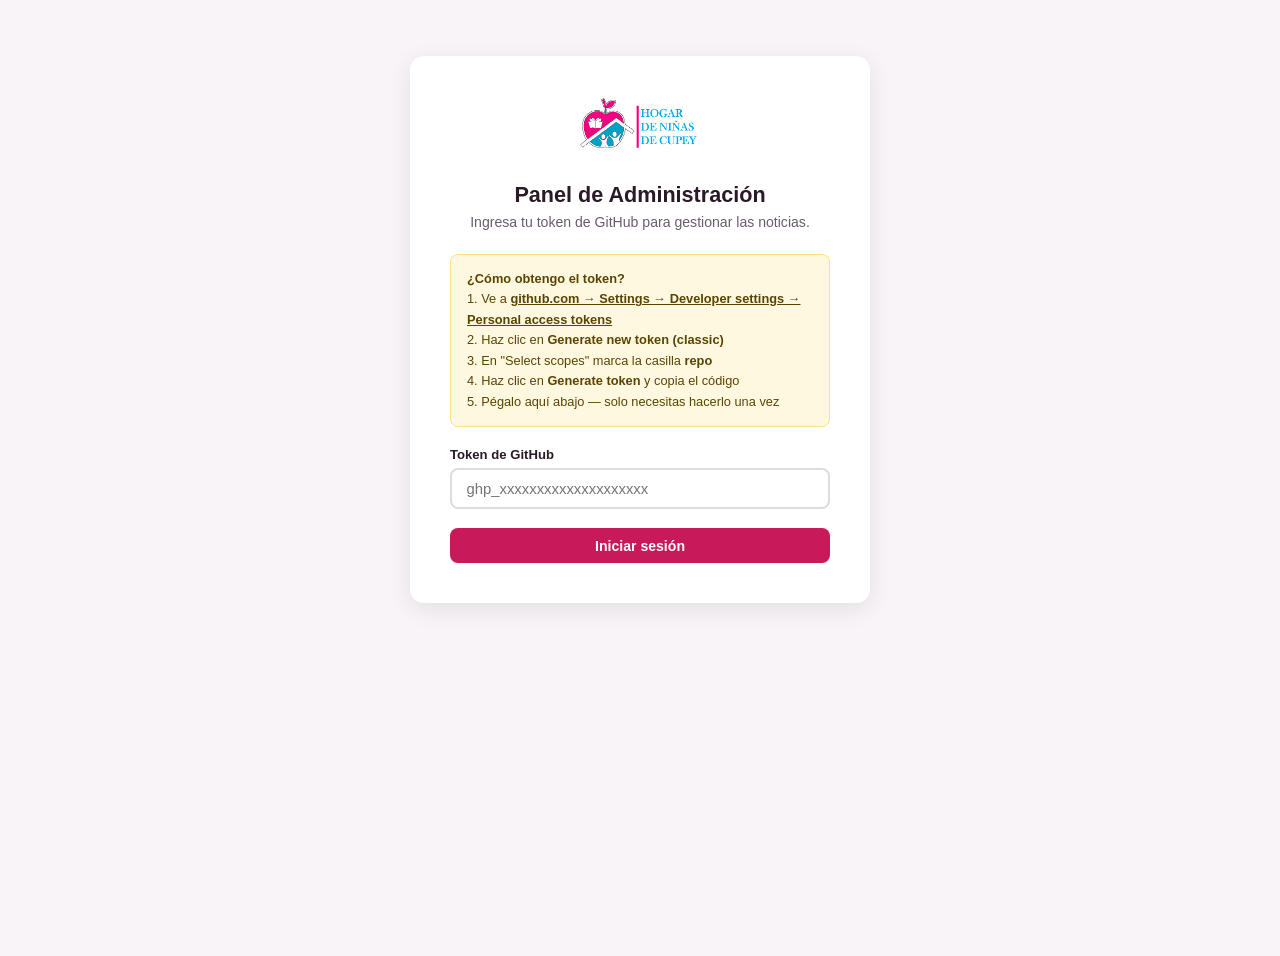
==== admin/index.html @ 4a269192 "Add visual admin panel for managing news articles Single-page admin at /admin/ lets non-technical us" ====
<!DOCTYPE html>
<html lang="es">
<head>
  <meta charset="UTF-8">
  <meta name="viewport" content="width=device-width, initial-scale=1.0">
  <title>Panel Admin — Hogar de Niñas Cupey</title>
  <style>
    *, *::before, *::after { box-sizing: border-box; margin: 0; padding: 0; }
    :root {
      --primary:    #c8195a;
      --primary-dk: #a01248;
      --blue:       #1565C0;
      --text:       #2a1a28;
      --muted:      #6b5b6e;
      --light:      #f8f4f8;
      --border:     #ddd;
      --white:      #fff;
      --success:    #2e7d32;
      --error:      #c62828;
    }
    body {
      font-family: -apple-system, BlinkMacSystemFont, 'Segoe UI', sans-serif;
      background: var(--light);
      color: var(--text);
      min-height: 100vh;
    }

    /* ── Header ── */
    .admin-header {
      background: var(--primary);
      color: white;
      padding: 0.9rem 1.5rem;
      display: flex;
      align-items: center;
      justify-content: space-between;
      box-shadow: 0 2px 8px rgba(0,0,0,0.15);
    }
    .admin-header h1 { font-size: 1.05rem; font-weight: 700; }
    .admin-header small { opacity: 0.8; font-size: 0.78rem; display: block; }
    .btn-logout {
      background: rgba(255,255,255,0.18);
      border: 1px solid rgba(255,255,255,0.35);
      color: white;
      padding: 0.4rem 0.9rem;
      border-radius: 6px;
      cursor: pointer;
      font-size: 0.82rem;
      font-weight: 600;
    }
    .btn-logout:hover { background: rgba(255,255,255,0.28); }

    /* ── Main wrap ── */
    .admin-main { max-width: 900px; margin: 0 auto; padding: 2rem 1.5rem; }

    /* ── Buttons ── */
    .btn {
      display: inline-flex; align-items: center; gap: 0.4rem;
      padding: 0.6rem 1.2rem; border-radius: 8px; border: none;
      cursor: pointer; font-size: 0.88rem; font-weight: 600;
      transition: background 0.15s, transform 0.1s; text-decoration: none;
    }
    .btn:active { transform: scale(0.97); }
    .btn--primary { background: var(--primary); color: white; }
    .btn--primary:hover { background: var(--primary-dk); }
    .btn--outline { background: white; color: var(--primary); border: 2px solid var(--primary); }
    .btn--outline:hover { background: #fdf0f5; }
    .btn--danger { background: #ffebee; color: var(--error); border: 1px solid #ffcdd2; }
    .btn--danger:hover { background: #ffcdd2; }
    .btn--ghost { background: transparent; color: var(--muted); border: 1px solid var(--border); }
    .btn--ghost:hover { background: #f0f0f0; }
    .btn--full { width: 100%; justify-content: center; }
    .btn--sm { padding: 0.32rem 0.7rem; font-size: 0.78rem; }

    /* ── Alerts ── */
    .alert {
      padding: 0.75rem 1rem; border-radius: 8px;
      font-size: 0.88rem; margin-bottom: 1rem;
    }
    .alert--success { background: #e8f5e9; color: var(--success); border: 1px solid #c8e6c9; }
    .alert--error   { background: #ffebee; color: var(--error);   border: 1px solid #ffcdd2; }
    .alert--info    { background: #e3f2fd; color: var(--blue);    border: 1px solid #bbdefb; }
    .alert--warn    { background: #fff8e1; color: #5a4500;         border: 1px solid #ffe082; }

    /* ── Login card ── */
    .login-card {
      background: white; border-radius: 14px;
      padding: 2.5rem; max-width: 460px;
      margin: 3.5rem auto;
      box-shadow: 0 6px 24px rgba(0,0,0,0.09);
    }
    .login-card .brand {
      text-align: center; margin-bottom: 1.5rem;
    }
    .login-card .brand img { height: 58px; }
    .login-card h2 { font-size: 1.35rem; text-align: center; margin-bottom: 0.4rem; }
    .login-card .sub { color: var(--muted); font-size: 0.88rem; text-align: center; margin-bottom: 1.5rem; }
    .hint-box {
      background: #fff8e1; border: 1px solid #ffe082;
      border-radius: 8px; padding: 0.85rem 1rem;
      font-size: 0.8rem; color: #5a4500; margin-bottom: 1.25rem; line-height: 1.6;
    }
    .hint-box a { color: #5a4500; font-weight: 700; }

    /* ── Form elements ── */
    .form-group { margin-bottom: 1.2rem; }
    .form-group label {
      display: block; font-weight: 600;
      font-size: 0.82rem; margin-bottom: 0.4rem; color: var(--text);
    }
    .form-group .hint { font-size: 0.76rem; color: var(--muted); margin-top: 0.25rem; }
    .form-group input,
    .form-group select,
    .form-group textarea {
      width: 100%; padding: 0.65rem 0.9rem;
      border: 2px solid var(--border); border-radius: 8px;
      font-size: 0.93rem; font-family: inherit;
      transition: border-color 0.15s; background: white;
    }
    .form-group input:focus,
    .form-group select:focus,
    .form-group textarea:focus { outline: none; border-color: var(--primary); }
    .form-group textarea { resize: vertical; min-height: 80px; }
    .form-row-2 { display: grid; grid-template-columns: 1fr 1fr; gap: 1rem; }
    @media (max-width: 580px) { .form-row-2 { grid-template-columns: 1fr; } }

    /* ── List screen ── */
    .list-header {
      display: flex; align-items: center;
      justify-content: space-between; margin-bottom: 1.5rem;
    }
    .list-header h2 { font-size: 1.35rem; }
    .noticia-card {
      background: white; border-radius: 10px;
      padding: 1rem 1.25rem; margin-bottom: 0.65rem;
      display: flex; align-items: center; gap: 1rem;
      box-shadow: 0 1px 5px rgba(0,0,0,0.07);
      transition: box-shadow 0.15s;
    }
    .noticia-card:hover { box-shadow: 0 3px 14px rgba(0,0,0,0.1); }
    .noticia-card__img {
      width: 72px; height: 56px; object-fit: cover;
      border-radius: 6px; flex-shrink: 0;
    }
    .noticia-card__placeholder {
      width: 72px; height: 56px; background: #f0e8f0;
      border-radius: 6px; display: flex; align-items: center;
      justify-content: center; font-size: 1.6rem; flex-shrink: 0;
    }
    .noticia-card__body { flex: 1; min-width: 0; }
    .noticia-card__title { font-weight: 700; font-size: 0.93rem; margin-bottom: 0.2rem; }
    .noticia-card__meta { font-size: 0.78rem; color: var(--muted); }
    .noticia-card__badge {
      display: inline-block; background: #f3e5f5; color: #7b1fa2;
      font-size: 0.7rem; font-weight: 700; padding: 0.15rem 0.45rem;
      border-radius: 4px; text-transform: uppercase; letter-spacing: 0.04em;
    }
    .noticia-card__actions { display: flex; gap: 0.4rem; flex-shrink: 0; }
    .empty-state { text-align: center; padding: 3rem; color: var(--muted); }
    .empty-state .icon { font-size: 3rem; margin-bottom: 1rem; }

    /* ── Form card ── */
    .form-card {
      background: white; border-radius: 12px;
      padding: 2rem; box-shadow: 0 2px 12px rgba(0,0,0,0.07);
    }
    .form-card h2 {
      font-size: 1.25rem; margin-bottom: 1.5rem;
      padding-bottom: 1rem; border-bottom: 1px solid var(--border);
    }

    /* ── Blocks editor ── */
    .blocks-label { font-weight: 600; font-size: 0.82rem; margin-bottom: 0.75rem; display: block; }
    .block-item {
      background: var(--light); border: 1px solid var(--border);
      border-radius: 8px; padding: 0.9rem; margin-bottom: 0.65rem;
    }
    .block-item__header {
      display: flex; align-items: center; gap: 0.4rem; margin-bottom: 0.65rem;
    }
    .block-tag {
      font-size: 0.72rem; font-weight: 700; text-transform: uppercase;
      letter-spacing: 0.05em; color: var(--primary);
      background: #fdf0f5; padding: 0.18rem 0.5rem; border-radius: 4px;
    }
    .btn-icon {
      background: none; border: none; cursor: pointer;
      color: var(--muted); font-size: 0.9rem; padding: 0.2rem 0.35rem;
      border-radius: 4px; line-height: 1;
    }
    .btn-icon:hover { background: #eee; }
    .btn-remove { margin-left: auto; }
    .btn-remove:hover { background: #ffebee; color: var(--error); }
    .block-item input,
    .block-item textarea {
      width: 100%; padding: 0.5rem 0.7rem;
      border: 1px solid var(--border); border-radius: 6px;
      font-size: 0.9rem; font-family: inherit; background: white;
    }
    .block-item input:focus,
    .block-item textarea:focus { outline: none; border-color: var(--primary); }
    .list-item-row {
      display: flex; gap: 0.4rem; margin-bottom: 0.4rem; align-items: center;
    }
    .list-item-row input { flex: 1; }
    .add-block-btns { display: flex; gap: 0.5rem; flex-wrap: wrap; margin-top: 0.5rem; }

    /* ── Form actions ── */
    .form-actions {
      display: flex; gap: 1rem; justify-content: flex-end;
      margin-top: 1.75rem; padding-top: 1.25rem; border-top: 1px solid var(--border);
    }

    /* ── Spinner ── */
    .spinner {
      display: inline-block; width: 16px; height: 16px;
      border: 2px solid rgba(255,255,255,0.4); border-top-color: white;
      border-radius: 50%; animation: spin 0.6s linear infinite;
    }
    @keyframes spin { to { transform: rotate(360deg); } }

    /* ── Screen management ── */
    .screen { display: none; }
    .screen.active { display: block; }
  </style>
</head>
<body>

<!-- HEADER -->
<header class="admin-header" id="admin-header" style="display:none">
  <div>
    <h1>Panel de Administración</h1>
    <small>Hogar de Niñas Cupey — Noticias</small>
  </div>
  <button class="btn-logout" id="btn-logout">Cerrar sesión</button>
</header>

<!-- ══════════════════ PANTALLA: LOGIN ══════════════════ -->
<div id="screen-login" class="screen active">
  <div class="login-card">
    <div class="brand">
      <img src="../assets/images/Logo.png" alt="Logo" onerror="this.style.display='none'">
    </div>
    <h2>Panel de Administración</h2>
    <p class="sub">Ingresa tu token de GitHub para gestionar las noticias.</p>

    <div class="hint-box">
      <strong>¿Cómo obtengo el token?</strong><br>
      1. Ve a <a href="https://github.com/settings/tokens" target="_blank">github.com → Settings → Developer settings → Personal access tokens</a><br>
      2. Haz clic en <strong>Generate new token (classic)</strong><br>
      3. En "Select scopes" marca la casilla <strong>repo</strong><br>
      4. Haz clic en <strong>Generate token</strong> y copia el código<br>
      5. Pégalo aquí abajo — solo necesitas hacerlo una vez
    </div>

    <div id="login-alert"></div>

    <div class="form-group">
      <label for="token-input">Token de GitHub</label>
      <input type="password" id="token-input" placeholder="ghp_xxxxxxxxxxxxxxxxxxxx" autocomplete="off" />
    </div>

    <button class="btn btn--primary btn--full" id="btn-login">Iniciar sesión</button>
  </div>
</div>

<!-- ══════════════════ PANTALLA: LISTA ══════════════════ -->
<div id="screen-list" class="screen">
  <div class="admin-main">
    <div id="list-alert"></div>
    <div class="list-header">
      <h2>Noticias y Eventos</h2>
      <button class="btn btn--primary" id="btn-nueva">＋ Nueva Noticia</button>
    </div>
    <div id="noticias-list"></div>
  </div>
</div>

<!-- ══════════════════ PANTALLA: FORMULARIO ══════════════════ -->
<div id="screen-form" class="screen">
  <div class="admin-main">
    <div class="form-card">
      <h2 id="form-title">Nueva Noticia</h2>
      <div id="form-alert"></div>

      <div class="form-row-2">
        <div class="form-group">
          <label for="f-titulo">Título *</label>
          <input type="text" id="f-titulo" placeholder="Ej: Graduación Clase 2025" />
        </div>
        <div class="form-group">
          <label for="f-categoria">Categoría</label>
          <select id="f-categoria">
            <option value="Evento">Evento</option>
            <option value="Logros">Logros</option>
            <option value="Programas">Programas</option>
            <option value="Comunidad">Comunidad</option>
            <option value="Noticias">Noticias</option>
          </select>
        </div>
      </div>

      <div class="form-row-2">
        <div class="form-group">
          <label for="f-fecha">Fecha del evento / noticia</label>
          <input type="date" id="f-fecha" />
        </div>
        <div class="form-group">
          <label for="f-imagen">Foto principal</label>
          <input type="text" id="f-imagen" placeholder="assets/images/noticias/foto.jpg" />
          <p class="hint">Sube la foto a la carpeta <code>assets/images/noticias/</code> en GitHub y escribe el nombre aquí.</p>
        </div>
      </div>

      <div class="form-group">
        <label for="f-descripcion">Descripción corta *</label>
        <textarea id="f-descripcion" rows="3"
          placeholder="Resumen que aparece en la tarjeta de noticias (1-2 oraciones máximo)..."></textarea>
      </div>

      <!-- BLOQUES DE CONTENIDO -->
      <div style="margin-bottom:1.25rem">
        <span class="blocks-label">Contenido del artículo completo</span>
        <p style="font-size:0.8rem;color:var(--muted);margin-bottom:0.75rem">
          Este contenido aparece cuando el lector hace clic en "Leer más".
          Puedes agregar párrafos, subtítulos y listas.
        </p>
        <div id="blocks-container"></div>
        <div class="add-block-btns">
          <button class="btn btn--ghost btn--sm" onclick="addBlock('parrafo')">＋ Párrafo</button>
          <button class="btn btn--ghost btn--sm" onclick="addBlock('subtitulo')">＋ Subtítulo</button>
          <button class="btn btn--ghost btn--sm" onclick="addBlock('lista')">＋ Lista</button>
        </div>
      </div>

      <div class="form-actions">
        <button class="btn btn--ghost" id="btn-cancelar">Cancelar</button>
        <button class="btn btn--primary" id="btn-guardar">
          <span id="btn-guardar-text">Guardar noticia</span>
        </button>
      </div>
    </div>
  </div>
</div>

<!-- ══════════════════ SCRIPT ══════════════════ -->
<script>
'use strict';

const REPO = 'ocancel74/hogardeninasdecupey-wp';
const FILE = 'data/content.json';
const API  = 'https://api.github.com';

let token       = localStorage.getItem('gh_admin_token') || '';
let contentData = null;
let fileSha     = null;
let editingIdx  = null;
let blocks      = [];

// ─── Base64 unicode-safe ───
const toB64   = s => btoa(unescape(encodeURIComponent(s)));
const fromB64 = s => decodeURIComponent(escape(atob(s.replace(/\n/g, ''))));

// ─── GitHub API helper ───
async function ghFetch(path, opts = {}) {
  const r = await fetch(API + path, {
    ...opts,
    headers: {
      'Authorization': `token ${token}`,
      'Accept': 'application/vnd.github.v3+json',
      'Content-Type': 'application/json',
      ...(opts.headers || {})
    }
  });
  const json = await r.json().catch(() => ({}));
  if (!r.ok) throw new Error(json.message || `Error HTTP ${r.status}`);
  return json;
}

async function loadContent() {
  const d    = await ghFetch(`/repos/${REPO}/contents/${FILE}`);
  fileSha     = d.sha;
  contentData = JSON.parse(fromB64(d.content));
}

async function saveContent(msg) {
  await ghFetch(`/repos/${REPO}/contents/${FILE}`, {
    method: 'PUT',
    body: JSON.stringify({
      message: msg,
      content: toB64(JSON.stringify(contentData, null, 2)),
      sha: fileSha
    })
  });
  await loadContent(); // refresh SHA
}

// ─── Screen helpers ───
function showScreen(id) {
  document.querySelectorAll('.screen').forEach(s => s.classList.remove('active'));
  document.getElementById(id).classList.add('active');
  document.getElementById('admin-header').style.display =
    id === 'screen-login' ? 'none' : 'flex';
  window.scrollTo(0, 0);
}

function showAlert(containerId, msg, type = 'error') {
  const el = document.getElementById(containerId);
  el.innerHTML = `<div class="alert alert--${type}">${msg}</div>`;
  if (type === 'success') setTimeout(() => { el.innerHTML = ''; }, 7000);
}
function clearAlert(id) { document.getElementById(id).innerHTML = ''; }

// ─── Login ───
document.getElementById('btn-login').addEventListener('click', async () => {
  const val = document.getElementById('token-input').value.trim();
  if (!val) { showAlert('login-alert', 'Por favor ingresa el token de GitHub.'); return; }
  token = val;
  const btn = document.getElementById('btn-login');
  btn.innerHTML = '<span class="spinner"></span> Verificando...';
  btn.disabled = true;
  try {
    await loadContent();
    localStorage.setItem('gh_admin_token', token);
    showScreen('screen-list');
    renderList();
  } catch (e) {
    showAlert('login-alert', `No se pudo iniciar sesión: ${e.message}. Verifica que el token sea correcto y tenga permisos de <strong>repo</strong>.`);
  } finally {
    btn.innerHTML = 'Iniciar sesión';
    btn.disabled = false;
  }
});

document.getElementById('token-input').addEventListener('keydown', e => {
  if (e.key === 'Enter') document.getElementById('btn-login').click();
});

document.getElementById('btn-logout').addEventListener('click', () => {
  localStorage.removeItem('gh_admin_token');
  token = '';
  contentData = null;
  document.getElementById('token-input').value = '';
  showScreen('screen-login');
});

// ─── Noticias list ───
function getNoticias() {
  return (contentData?.es?.noticias?.eventos) || [];
}

function formatDate(dateStr) {
  if (!dateStr) return '';
  const d = new Date(dateStr + 'T00:00:00');
  return d.toLocaleDateString('es-PR', { year: 'numeric', month: 'long', day: 'numeric' });
}

function renderList() {
  const eventos = getNoticias();
  const container = document.getElementById('noticias-list');
  if (!eventos.length) {
    container.innerHTML = `
      <div class="empty-state">
        <div class="icon">📰</div>
        <p>No hay noticias todavía.<br>Haz clic en <strong>+ Nueva Noticia</strong> para agregar la primera.</p>
      </div>`;
    return;
  }
  container.innerHTML = eventos.map((e, i) => `
    <div class="noticia-card">
      ${e.imagen
        ? `<img class="noticia-card__img" src="../${e.imagen}" alt=""
             onerror="this.outerHTML='<div class=\\'noticia-card__placeholder\\'>📸</div>'">`
        : `<div class="noticia-card__placeholder">📸</div>`}
      <div class="noticia-card__body">
        <div class="noticia-card__title">${e.titulo || '(Sin título)'}</div>
        <div class="noticia-card__meta">
          ${formatDate(e.fecha)}
          ${e.categoria ? `&nbsp;·&nbsp;<span class="noticia-card__badge">${e.categoria}</span>` : ''}
        </div>
      </div>
      <div class="noticia-card__actions">
        <button class="btn btn--outline btn--sm" onclick="openForm(${i})">✏️ Editar</button>
        <button class="btn btn--danger btn--sm"  onclick="confirmDelete(${i})">🗑 Eliminar</button>
      </div>
    </div>
  `).join('');
}

document.getElementById('btn-nueva').addEventListener('click', () => openForm(null));

// ─── Delete ───
window.confirmDelete = async function(idx) {
  const e = getNoticias()[idx];
  if (!confirm(`¿Eliminar la noticia "${e.titulo}"?\n\nEsta acción no se puede deshacer.`)) return;
  try {
    contentData.es.noticias.eventos.splice(idx, 1);
    if (contentData.en?.noticias?.eventos) contentData.en.noticias.eventos.splice(idx, 1);
    await saveContent(`Eliminar noticia: ${e.titulo}`);
    renderList();
    showAlert('list-alert', `✅ Noticia "${e.titulo}" eliminada. El sitio se actualizará en 1-2 minutos.`, 'success');
  } catch(e2) {
    await loadContent();
    showAlert('list-alert', `❌ Error al eliminar: ${e2.message}`);
  }
};

// ─── Form ───
window.openForm = function(idx) {
  editingIdx = idx;
  clearAlert('form-alert');

  if (idx === null) {
    document.getElementById('form-title').textContent = 'Nueva Noticia';
    document.getElementById('f-titulo').value      = '';
    document.getElementById('f-fecha').value       = new Date().toISOString().split('T')[0];
    document.getElementById('f-descripcion').value = '';
    document.getElementById('f-imagen').value      = '';
    document.getElementById('f-categoria').value   = 'Evento';
    blocks = [];
  } else {
    const e = getNoticias()[idx];
    document.getElementById('form-title').textContent = 'Editar Noticia';
    document.getElementById('f-titulo').value      = e.titulo      || '';
    document.getElementById('f-fecha').value       = e.fecha       || '';
    document.getElementById('f-descripcion').value = e.descripcion || '';
    document.getElementById('f-imagen').value      = e.imagen      || '';
    document.getElementById('f-categoria').value   = e.categoria   || 'Evento';
    blocks = JSON.parse(JSON.stringify(e.cuerpo || []));
  }

  renderBlocks();
  showScreen('screen-form');
};

document.getElementById('btn-cancelar').addEventListener('click', () => showScreen('screen-list'));

// ─── Blocks editor ───
function slugify(str) {
  return str.toLowerCase()
    .replace(/[áàäâ]/g,'a').replace(/[éèëê]/g,'e')
    .replace(/[íìïî]/g,'i').replace(/[óòöô]/g,'o')
    .replace(/[úùüû]/g,'u').replace(/ñ/g,'n')
    .replace(/[^a-z0-9\s-]/g,'').trim().replace(/\s+/g,'-');
}

function renderBlocks() {
  const c = document.getElementById('blocks-container');
  if (!blocks.length) {
    c.innerHTML = '';
    return;
  }
  c.innerHTML = blocks.map((b, i) => buildBlockHTML(b, i)).join('');
}

function buildBlockHTML(block, i) {
  const labels = { parrafo: 'Párrafo', subtitulo: 'Subtítulo', lista: 'Lista' };
  let inner = '';

  if (block.tipo === 'parrafo') {
    const txt = (block.texto || '').replace(/"/g, '&quot;');
    inner = `<textarea rows="3" placeholder="Escribe el párrafo aquí..."
      onchange="blocks[${i}].texto=this.value">${block.texto || ''}</textarea>`;
  } else if (block.tipo === 'subtitulo') {
    const txt = (block.texto || '').replace(/"/g, '&quot;');
    inner = `<input type="text" placeholder="Título de la sección"
      value="${txt}" onchange="blocks[${i}].texto=this.value" />`;
  } else if (block.tipo === 'lista') {
    const items = block.items || [];
    inner = `
      <div id="lista-${i}">
        ${items.map((it, j) => `
          <div class="list-item-row">
            <input type="text" value="${it.replace(/"/g,'&quot;')}"
              placeholder="Elemento de lista"
              onchange="blocks[${i}].items[${j}]=this.value" />
            <button class="btn-icon btn-remove" onclick="removeListItem(${i},${j})">✕</button>
          </div>`).join('')}
      </div>
      <button class="btn btn--ghost btn--sm" style="margin-top:0.4rem"
        onclick="addListItem(${i})">＋ Agregar elemento</button>`;
  }

  return `
    <div class="block-item">
      <div class="block-item__header">
        <span class="block-tag">${labels[block.tipo] || block.tipo}</span>
        <button class="btn-icon" onclick="moveBlock(${i},-1)" title="Subir">↑</button>
        <button class="btn-icon" onclick="moveBlock(${i}, 1)" title="Bajar">↓</button>
        <button class="btn-icon btn-remove" onclick="removeBlock(${i})">✕ Eliminar bloque</button>
      </div>
      ${inner}
    </div>`;
}

window.addBlock = function(tipo) {
  blocks.push(tipo === 'lista' ? { tipo, items: [''] } : { tipo, texto: '' });
  renderBlocks();
};
window.removeBlock = function(i) { blocks.splice(i,1); renderBlocks(); };
window.moveBlock   = function(i, dir) {
  const j = i + dir;
  if (j < 0 || j >= blocks.length) return;
  [blocks[i], blocks[j]] = [blocks[j], blocks[i]];
  renderBlocks();
};
window.addListItem    = function(i) { blocks[i].items.push(''); renderBlocks(); };
window.removeListItem = function(i, j) { blocks[i].items.splice(j,1); renderBlocks(); };

// Read latest textarea/input values from DOM before saving
function readBlocksFromDOM() {
  document.querySelectorAll('#blocks-container .block-item').forEach((el, i) => {
    if (!blocks[i]) return;
    if (blocks[i].tipo === 'parrafo' || blocks[i].tipo === 'subtitulo') {
      const inp = el.querySelector('textarea, input[type="text"]');
      if (inp) blocks[i].texto = inp.value;
    } else if (blocks[i].tipo === 'lista') {
      const inputs = el.querySelectorAll('input[type="text"]');
      blocks[i].items = Array.from(inputs).map(inp => inp.value).filter(v => v.trim());
    }
  });
}

// ─── Save ───
document.getElementById('btn-guardar').addEventListener('click', async () => {
  const titulo      = document.getElementById('f-titulo').value.trim();
  const descripcion = document.getElementById('f-descripcion').value.trim();

  if (!titulo)      { showAlert('form-alert', '⚠️ El título es obligatorio.'); return; }
  if (!descripcion) { showAlert('form-alert', '⚠️ La descripción corta es obligatoria.'); return; }

  readBlocksFromDOM();

  const noticia = {
    titulo,
    slug:        slugify(titulo),
    fecha:       document.getElementById('f-fecha').value,
    descripcion,
    imagen:      document.getElementById('f-imagen').value.trim(),
    categoria:   document.getElementById('f-categoria').value,
    cuerpo:      blocks.filter(b =>
      b.tipo === 'lista' ? (b.items && b.items.some(i => i.trim())) : b.texto?.trim()
    )
  };

  const btn  = document.getElementById('btn-guardar');
  const text = document.getElementById('btn-guardar-text');
  btn.disabled = true;
  text.innerHTML = '<span class="spinner"></span> Guardando...';

  try {
    const esEvts = contentData.es.noticias.eventos;
    if (!contentData.en.noticias) contentData.en.noticias = { eventos: [] };
    const enEvts = contentData.en.noticias.eventos;

    if (editingIdx === null) {
      esEvts.unshift(noticia);
      enEvts.unshift({ ...noticia });
    } else {
      esEvts[editingIdx] = noticia;
      if (enEvts[editingIdx] !== undefined) enEvts[editingIdx] = { ...noticia };
    }

    const action = editingIdx === null ? 'Agregar' : 'Editar';
    await saveContent(`${action} noticia: ${titulo}`);
    showScreen('screen-list');
    renderList();
    showAlert('list-alert', `✅ Noticia "${titulo}" guardada. El sitio se actualizará en 1-2 minutos.`, 'success');
  } catch (e) {
    showAlert('form-alert', `❌ Error al guardar: ${e.message}`);
  } finally {
    btn.disabled = false;
    text.textContent = 'Guardar noticia';
  }
});

// ─── Auto-login if token saved ───
(async () => {
  if (!token) return;
  try {
    await loadContent();
    showScreen('screen-list');
    renderList();
  } catch {
    localStorage.removeItem('gh_admin_token');
    token = '';
  }
})();
</script>
</body>
</html>
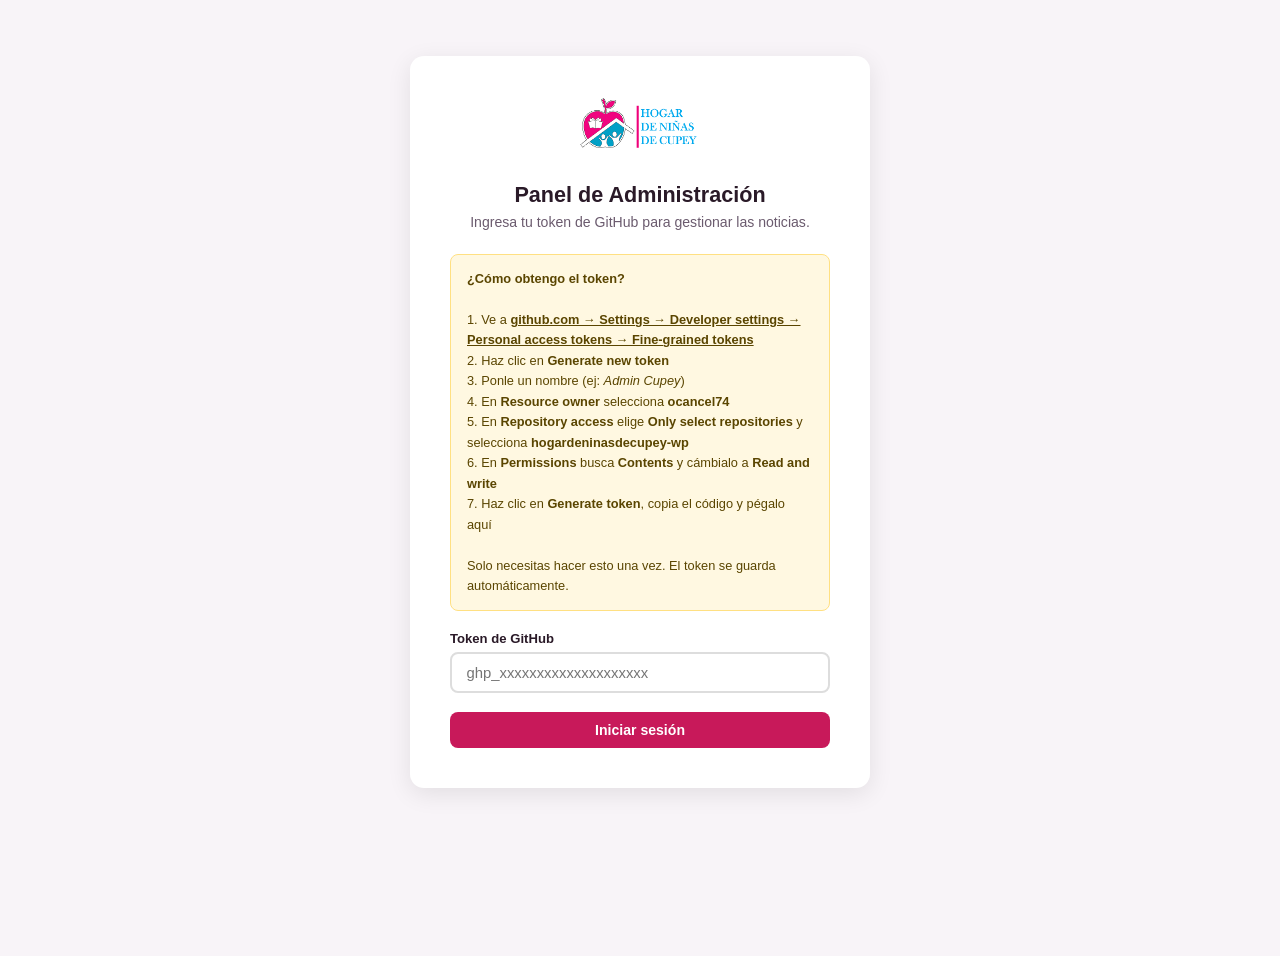
==== commit 5209bc55: "Update admin login instructions for fine-grained GitHub tokens Co-Authored-By: Claude Sonnet 4.6 <no" ====
--- a/admin/index.html
+++ b/admin/index.html
@@ -244,12 +244,15 @@
     <p class="sub">Ingresa tu token de GitHub para gestionar las noticias.</p>
 
     <div class="hint-box">
-      <strong>¿Cómo obtengo el token?</strong><br>
-      1. Ve a <a href="https://github.com/settings/tokens" target="_blank">github.com → Settings → Developer settings → Personal access tokens</a><br>
-      2. Haz clic en <strong>Generate new token (classic)</strong><br>
-      3. En "Select scopes" marca la casilla <strong>repo</strong><br>
-      4. Haz clic en <strong>Generate token</strong> y copia el código<br>
-      5. Pégalo aquí abajo — solo necesitas hacerlo una vez
+      <strong>¿Cómo obtengo el token?</strong><br><br>
+      1. Ve a <a href="https://github.com/settings/tokens?type=beta" target="_blank">github.com → Settings → Developer settings → Personal access tokens → Fine-grained tokens</a><br>
+      2. Haz clic en <strong>Generate new token</strong><br>
+      3. Ponle un nombre (ej: <em>Admin Cupey</em>)<br>
+      4. En <strong>Resource owner</strong> selecciona <strong>ocancel74</strong><br>
+      5. En <strong>Repository access</strong> elige <strong>Only select repositories</strong> y selecciona <strong>hogardeninasdecupey-wp</strong><br>
+      6. En <strong>Permissions</strong> busca <strong>Contents</strong> y cámbialo a <strong>Read and write</strong><br>
+      7. Haz clic en <strong>Generate token</strong>, copia el código y pégalo aquí<br><br>
+      Solo necesitas hacer esto una vez. El token se guarda automáticamente.
     </div>
 
     <div id="login-alert"></div>
